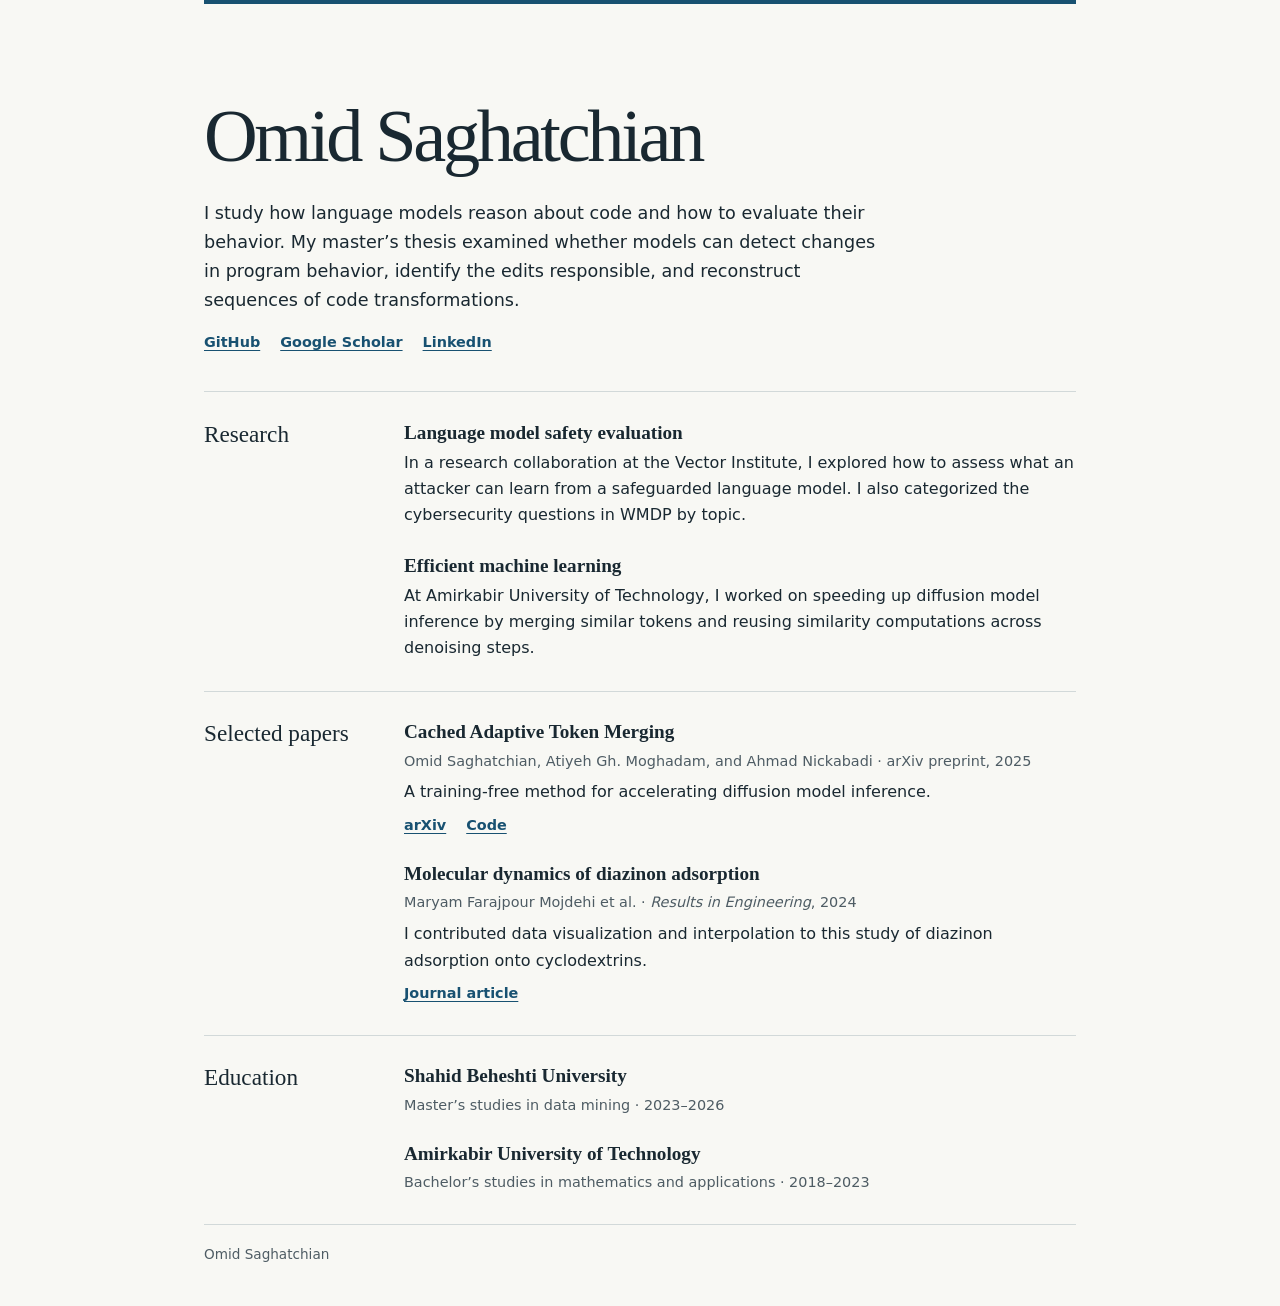
==== index.html @ 8206260f "Add academic homepage" ====
<!doctype html>
<html lang="en">
<head>
  <meta charset="utf-8">
  <meta name="viewport" content="width=device-width, initial-scale=1">
  <meta name="description" content="Omid Saghatchian’s academic homepage. Research on language models for code, safety evaluation, and efficient machine learning.">
  <meta name="theme-color" content="#f8f8f4">
  <title>Omid Saghatchian</title>
  <style>
    :root {
      color-scheme: light;
      --paper: #f8f8f4;
      --ink: #192831;
      --muted: #4e5c64;
      --accent: #185171;
      --rule: #d2d9d9;
    }

    * { box-sizing: border-box; }

    body {
      margin: 0;
      background: var(--paper);
      color: var(--ink);
      font: 1rem/1.65 system-ui, sans-serif;
    }

    .page {
      max-width: 62rem;
      margin-inline: auto;
      padding-inline: clamp(1.25rem, 5vw, 3.75rem);
    }

    header {
      padding-block: clamp(2.75rem, 8vw, 5.5rem) 2.25rem;
      border-top: 4px solid var(--accent);
    }

    h1, h2, h3 {
      margin: 0;
      font-family: Georgia, serif;
      line-height: 1.2;
    }

    h1 {
      font-size: clamp(2.45rem, 7vw, 4.65rem);
      font-weight: 400;
      letter-spacing: -.045em;
    }

    h2 { font-size: 1.45rem; font-weight: 400; }
    h3 { font-size: 1.2rem; }
    p { margin: 0; }

    .intro {
      max-width: 61ch;
      margin-top: 1.1rem;
      font-size: 1.1rem;
    }

    a {
      color: var(--accent);
      text-underline-offset: .2em;
      text-decoration-thickness: .07em;
    }

    a:hover { text-decoration-thickness: .13em; }
    a:focus-visible { outline: 2px solid var(--accent); outline-offset: 4px; }

    nav, .links {
      display: flex;
      flex-wrap: wrap;
      gap: .25rem 1.25rem;
      margin-top: 1rem;
      font-size: .9rem;
      font-weight: 600;
    }

    section {
      display: grid;
      grid-template-columns: 11rem minmax(0, 1fr);
      gap: 1rem 1.5rem;
      padding-block: 1.8rem;
      border-top: 1px solid var(--rule);
    }

    article + article { margin-top: 1.55rem; }
    article p { margin-top: .38rem; }
    .meta { color: var(--muted); font-size: .9rem; }
    article .links { margin-top: .5rem; }

    footer {
      border-top: 1px solid var(--rule);
      padding-block: 1.15rem 2.5rem;
      color: var(--muted);
      font-size: .85rem;
    }

    @media (max-width: 42rem) {
      section { grid-template-columns: minmax(0, 1fr); }
    }
  </style>
</head>
<body>
  <div class="page">
    <header>
      <h1>Omid Saghatchian</h1>
      <p class="intro">I study how language models reason about code and how to evaluate their behavior. My master’s thesis examined whether models can detect changes in program behavior, identify the edits responsible, and reconstruct sequences of code transformations.</p>
      <nav aria-label="Profiles">
        <a href="https://github.com/omidiu">GitHub</a>
        <a href="https://scholar.google.com/citations?user=f7rHfTIAAAAJ&amp;hl=en">Google Scholar</a>
        <a href="https://www.linkedin.com/in/omidiu/">LinkedIn</a>
      </nav>
    </header>

    <main>
      <section aria-labelledby="research">
        <h2 id="research">Research</h2>
        <div>
          <article>
            <h3>Language model safety evaluation</h3>
            <p>In a research collaboration at the Vector Institute, I explored how to assess what an attacker can learn from a safeguarded language model. I also categorized the cybersecurity questions in WMDP by topic.</p>
          </article>
          <article>
            <h3>Efficient machine learning</h3>
            <p>At Amirkabir University of Technology, I worked on speeding up diffusion model inference by merging similar tokens and reusing similarity computations across denoising steps.</p>
          </article>
        </div>
      </section>

      <section aria-labelledby="publications">
        <h2 id="publications">Selected papers</h2>
        <div>
          <article>
            <h3>Cached Adaptive Token Merging</h3>
            <p class="meta">Omid Saghatchian, Atiyeh Gh. Moghadam, and Ahmad Nickabadi · arXiv preprint, 2025</p>
            <p>A training-free method for accelerating diffusion model inference.</p>
            <div class="links">
              <a href="https://arxiv.org/abs/2501.00946" aria-label="CA-ToMe preprint on arXiv">arXiv</a>
              <a href="https://github.com/omidiu/ca_tome" aria-label="CA-ToMe source code on GitHub">Code</a>
            </div>
          </article>
          <article>
            <h3>Molecular dynamics of diazinon adsorption</h3>
            <p class="meta">Maryam Farajpour Mojdehi et al. · <i>Results in Engineering</i>, 2024</p>
            <p>I contributed data visualization and interpolation to this study of diazinon adsorption onto cyclodextrins.</p>
            <div class="links">
              <a href="https://www.sciencedirect.com/science/article/pii/S2590123024002731" aria-label="Diazinon adsorption journal article">Journal article</a>
            </div>
          </article>
        </div>
      </section>

      <section aria-labelledby="education">
        <h2 id="education">Education</h2>
        <div>
          <article>
            <h3>Shahid Beheshti University</h3>
            <p class="meta">Master’s studies in data mining · 2023–2026</p>
          </article>
          <article>
            <h3>Amirkabir University of Technology</h3>
            <p class="meta">Bachelor’s studies in mathematics and applications · 2018–2023</p>
          </article>
        </div>
      </section>
    </main>

    <footer>Omid Saghatchian</footer>
  </div>
</body>
</html>
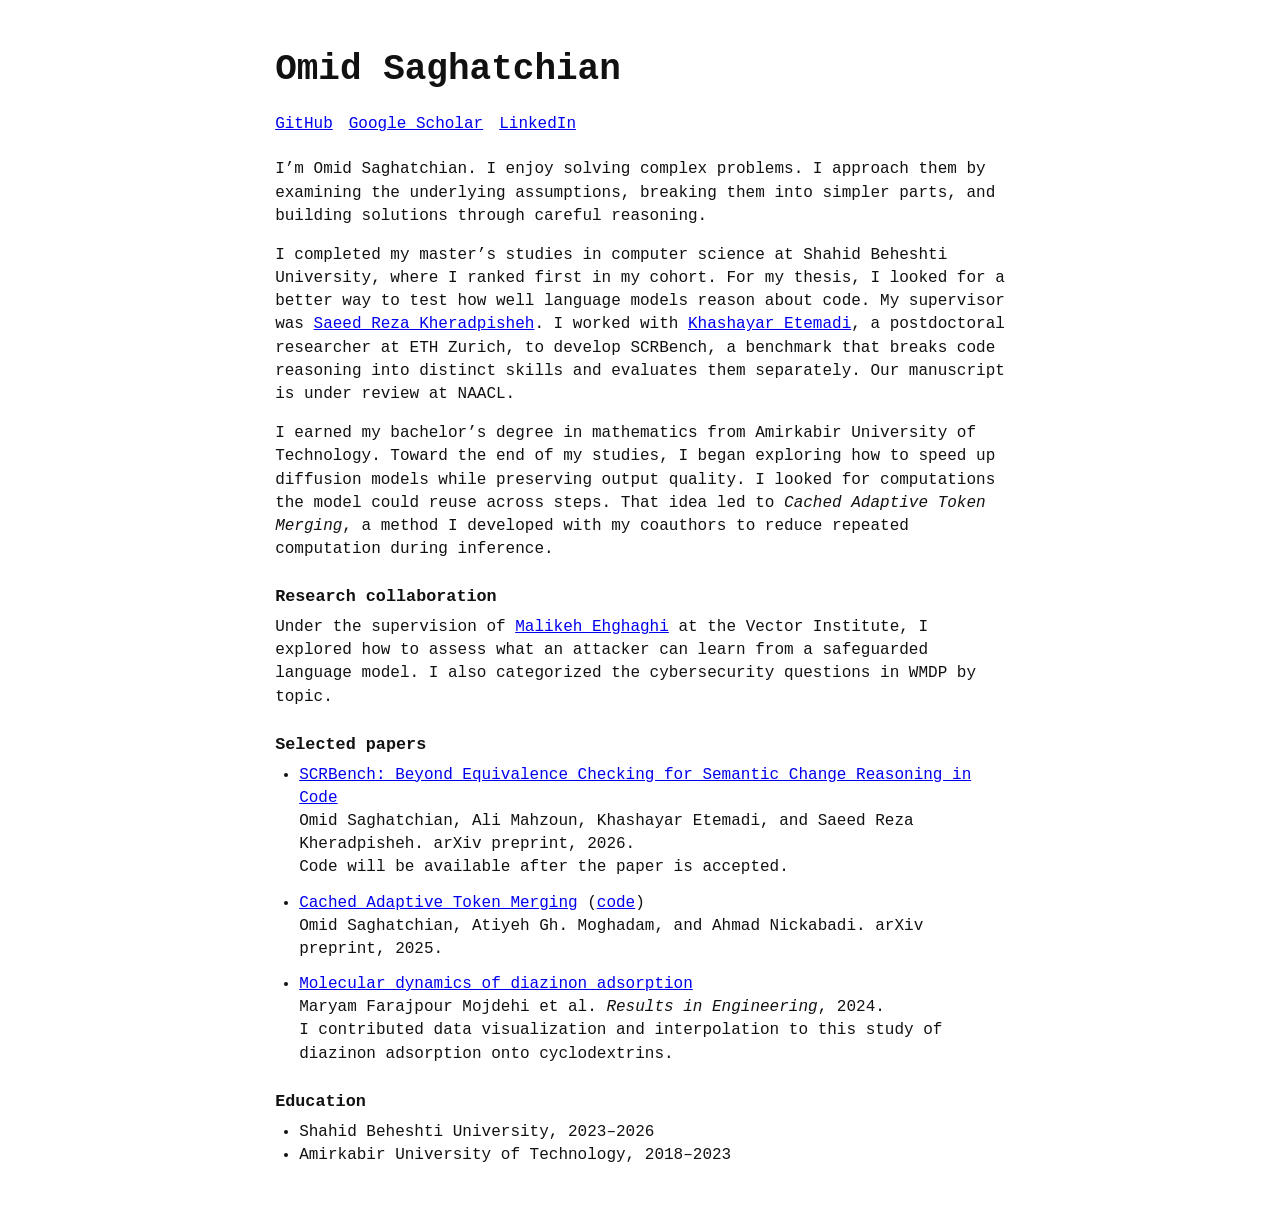
==== commit 3fd02747: "Publish revised academic homepage" ====
--- a/index.html
+++ b/index.html
@@ -3,170 +3,91 @@
 <head>
   <meta charset="utf-8">
   <meta name="viewport" content="width=device-width, initial-scale=1">
-  <meta name="description" content="Omid Saghatchian’s academic homepage. Research on language models for code, safety evaluation, and efficient machine learning.">
-  <meta name="theme-color" content="#f8f8f4">
+  <meta name="description" content="Omid Saghatchian is a software engineer whose research spans language models for code, safety evaluation, and efficient generative models.">
+  <meta name="theme-color" content="#ffffff">
   <title>Omid Saghatchian</title>
   <style>
-    :root {
-      color-scheme: light;
-      --paper: #f8f8f4;
-      --ink: #192831;
-      --muted: #4e5c64;
-      --accent: #185171;
-      --rule: #d2d9d9;
+    :root { color-scheme: light; }
+
+    body {
+      max-width: 76ch;
+      margin: clamp(1.5rem, 4vw, 3rem) auto 3rem;
+      padding-inline: 1.25rem;
+      background: #fff;
+      color: #111;
+      font: 1rem/1.45 ui-monospace, "SFMono-Regular", Menlo, Consolas, monospace;
     }
 
-    * { box-sizing: border-box; }
-
-    body {
-      margin: 0;
-      background: var(--paper);
-      color: var(--ink);
-      font: 1rem/1.65 system-ui, sans-serif;
-    }
-
-    .page {
-      max-width: 62rem;
-      margin-inline: auto;
-      padding-inline: clamp(1.25rem, 5vw, 3.75rem);
-    }
-
-    header {
-      padding-block: clamp(2.75rem, 8vw, 5.5rem) 2.25rem;
-      border-top: 4px solid var(--accent);
-    }
-
-    h1, h2, h3 {
-      margin: 0;
-      font-family: Georgia, serif;
+    h1 {
+      margin: 0 0 .6em;
+      font-size: clamp(1.65rem, 4.5vw, 2.25rem);
       line-height: 1.2;
     }
 
-    h1 {
-      font-size: clamp(2.45rem, 7vw, 4.65rem);
-      font-weight: 400;
-      letter-spacing: -.045em;
+    nav {
+      display: flex;
+      flex-wrap: wrap;
+      gap: .25rem 1rem;
+      margin-bottom: 1.4rem;
     }
 
-    h2 { font-size: 1.45rem; font-weight: 400; }
-    h3 { font-size: 1.2rem; }
-    p { margin: 0; }
-
-    .intro {
-      max-width: 61ch;
-      margin-top: 1.1rem;
-      font-size: 1.1rem;
-    }
-
-    a {
-      color: var(--accent);
-      text-underline-offset: .2em;
-      text-decoration-thickness: .07em;
-    }
-
-    a:hover { text-decoration-thickness: .13em; }
-    a:focus-visible { outline: 2px solid var(--accent); outline-offset: 4px; }
-
-    nav, .links {
-      display: flex;
-      flex-wrap: wrap;
-      gap: .25rem 1.25rem;
-      margin-top: 1rem;
-      font-size: .9rem;
-      font-weight: 600;
-    }
-
-    section {
-      display: grid;
-      grid-template-columns: 11rem minmax(0, 1fr);
-      gap: 1rem 1.5rem;
-      padding-block: 1.8rem;
-      border-top: 1px solid var(--rule);
-    }
-
-    article + article { margin-top: 1.55rem; }
-    article p { margin-top: .38rem; }
-    .meta { color: var(--muted); font-size: .9rem; }
-    article .links { margin-top: .5rem; }
-
-    footer {
-      border-top: 1px solid var(--rule);
-      padding-block: 1.15rem 2.5rem;
-      color: var(--muted);
-      font-size: .85rem;
-    }
-
-    @media (max-width: 42rem) {
-      section { grid-template-columns: minmax(0, 1fr); }
-    }
+    section { margin-top: 1.5rem; }
+    h2 { margin: 0 0 .4rem; font-size: 1.05rem; }
+    p, ul { margin: 0 0 1rem; }
+    ul { padding-inline-start: 1.5rem; }
+    .papers li + li { margin-top: .75rem; }
   </style>
 </head>
 <body>
-  <div class="page">
-    <header>
-      <h1>Omid Saghatchian</h1>
-      <p class="intro">I study how language models reason about code and how to evaluate their behavior. My master’s thesis examined whether models can detect changes in program behavior, identify the edits responsible, and reconstruct sequences of code transformations.</p>
-      <nav aria-label="Profiles">
-        <a href="https://github.com/omidiu">GitHub</a>
-        <a href="https://scholar.google.com/citations?user=f7rHfTIAAAAJ&amp;hl=en">Google Scholar</a>
-        <a href="https://www.linkedin.com/in/omidiu/">LinkedIn</a>
-      </nav>
-    </header>
+  <header>
+    <h1>Omid Saghatchian</h1>
+    <nav aria-label="Profiles">
+      <a href="https://github.com/omidiu">GitHub</a>
+      <a href="https://scholar.google.com/citations?user=f7rHfTIAAAAJ&amp;hl=en">Google Scholar</a>
+      <a href="https://www.linkedin.com/in/omidiu/">LinkedIn</a>
+    </nav>
+  </header>
 
-    <main>
-      <section aria-labelledby="research">
-        <h2 id="research">Research</h2>
-        <div>
-          <article>
-            <h3>Language model safety evaluation</h3>
-            <p>In a research collaboration at the Vector Institute, I explored how to assess what an attacker can learn from a safeguarded language model. I also categorized the cybersecurity questions in WMDP by topic.</p>
-          </article>
-          <article>
-            <h3>Efficient machine learning</h3>
-            <p>At Amirkabir University of Technology, I worked on speeding up diffusion model inference by merging similar tokens and reusing similarity computations across denoising steps.</p>
-          </article>
-        </div>
-      </section>
+  <main>
+    <p>I’m Omid Saghatchian. I enjoy solving complex problems. I approach them by examining the underlying assumptions, breaking them into simpler parts, and building solutions through careful reasoning.</p>
 
-      <section aria-labelledby="publications">
-        <h2 id="publications">Selected papers</h2>
-        <div>
-          <article>
-            <h3>Cached Adaptive Token Merging</h3>
-            <p class="meta">Omid Saghatchian, Atiyeh Gh. Moghadam, and Ahmad Nickabadi · arXiv preprint, 2025</p>
-            <p>A training-free method for accelerating diffusion model inference.</p>
-            <div class="links">
-              <a href="https://arxiv.org/abs/2501.00946" aria-label="CA-ToMe preprint on arXiv">arXiv</a>
-              <a href="https://github.com/omidiu/ca_tome" aria-label="CA-ToMe source code on GitHub">Code</a>
-            </div>
-          </article>
-          <article>
-            <h3>Molecular dynamics of diazinon adsorption</h3>
-            <p class="meta">Maryam Farajpour Mojdehi et al. · <i>Results in Engineering</i>, 2024</p>
-            <p>I contributed data visualization and interpolation to this study of diazinon adsorption onto cyclodextrins.</p>
-            <div class="links">
-              <a href="https://www.sciencedirect.com/science/article/pii/S2590123024002731" aria-label="Diazinon adsorption journal article">Journal article</a>
-            </div>
-          </article>
-        </div>
-      </section>
+    <p>I completed my master’s studies in computer science at Shahid Beheshti University, where I ranked first in my cohort. For my thesis, I looked for a better way to test how well language models reason about code. My supervisor was <a href="https://scholar.google.com/citations?user=ZisNRVMAAAAJ&amp;hl=en">Saeed Reza Kheradpisheh</a>. I worked with <a href="https://khesoem.github.io/">Khashayar Etemadi</a>, a postdoctoral researcher at ETH Zurich, to develop SCRBench, a benchmark that breaks code reasoning into distinct skills and evaluates them separately. Our manuscript is under review at NAACL.</p>
 
-      <section aria-labelledby="education">
-        <h2 id="education">Education</h2>
-        <div>
-          <article>
-            <h3>Shahid Beheshti University</h3>
-            <p class="meta">Master’s studies in data mining · 2023–2026</p>
-          </article>
-          <article>
-            <h3>Amirkabir University of Technology</h3>
-            <p class="meta">Bachelor’s studies in mathematics and applications · 2018–2023</p>
-          </article>
-        </div>
-      </section>
-    </main>
+    <p>I earned my bachelor’s degree in mathematics from Amirkabir University of Technology. Toward the end of my studies, I began exploring how to speed up diffusion models while preserving output quality. I looked for computations the model could reuse across steps. That idea led to <cite>Cached Adaptive Token Merging</cite>, a method I developed with my coauthors to reduce repeated computation during inference.</p>
 
-    <footer>Omid Saghatchian</footer>
-  </div>
+    <section aria-labelledby="research">
+      <h2 id="research">Research collaboration</h2>
+      <p>Under the supervision of <a href="https://malikeh97.github.io/">Malikeh Ehghaghi</a> at the Vector Institute, I explored how to assess what an attacker can learn from a safeguarded language model. I also categorized the cybersecurity questions in WMDP by topic.</p>
+    </section>
+
+    <section aria-labelledby="publications">
+      <h2 id="publications">Selected papers</h2>
+      <ul class="papers">
+        <li>
+          <a href="https://arxiv.org/pdf/2610.41562">SCRBench: Beyond Equivalence Checking for Semantic Change Reasoning in Code</a><br>
+          Omid Saghatchian, Ali Mahzoun, Khashayar Etemadi, and Saeed Reza Kheradpisheh. arXiv preprint, 2026.<br>
+          Code will be available after the paper is accepted.
+        </li>
+        <li>
+          <a href="https://arxiv.org/abs/2501.00946">Cached Adaptive Token Merging</a>
+          (<a href="https://github.com/omidiu/ca_tome" aria-label="CA-ToMe source code on GitHub">code</a>)<br>
+          Omid Saghatchian, Atiyeh Gh. Moghadam, and Ahmad Nickabadi. arXiv preprint, 2025.
+        </li>
+        <li>
+          <a href="https://www.sciencedirect.com/science/article/pii/S2590123024002731">Molecular dynamics of diazinon adsorption</a><br>
+          Maryam Farajpour Mojdehi et al. <cite>Results in Engineering</cite>, 2024.<br>
+          I contributed data visualization and interpolation to this study of diazinon adsorption onto cyclodextrins.
+        </li>
+      </ul>
+    </section>
+
+    <section aria-labelledby="education">
+      <h2 id="education">Education</h2>
+      <ul>
+        <li>Shahid Beheshti University, 2023–2026</li>
+        <li>Amirkabir University of Technology, 2018–2023</li>
+      </ul>
+    </section>
+  </main>
 </body>
 </html>
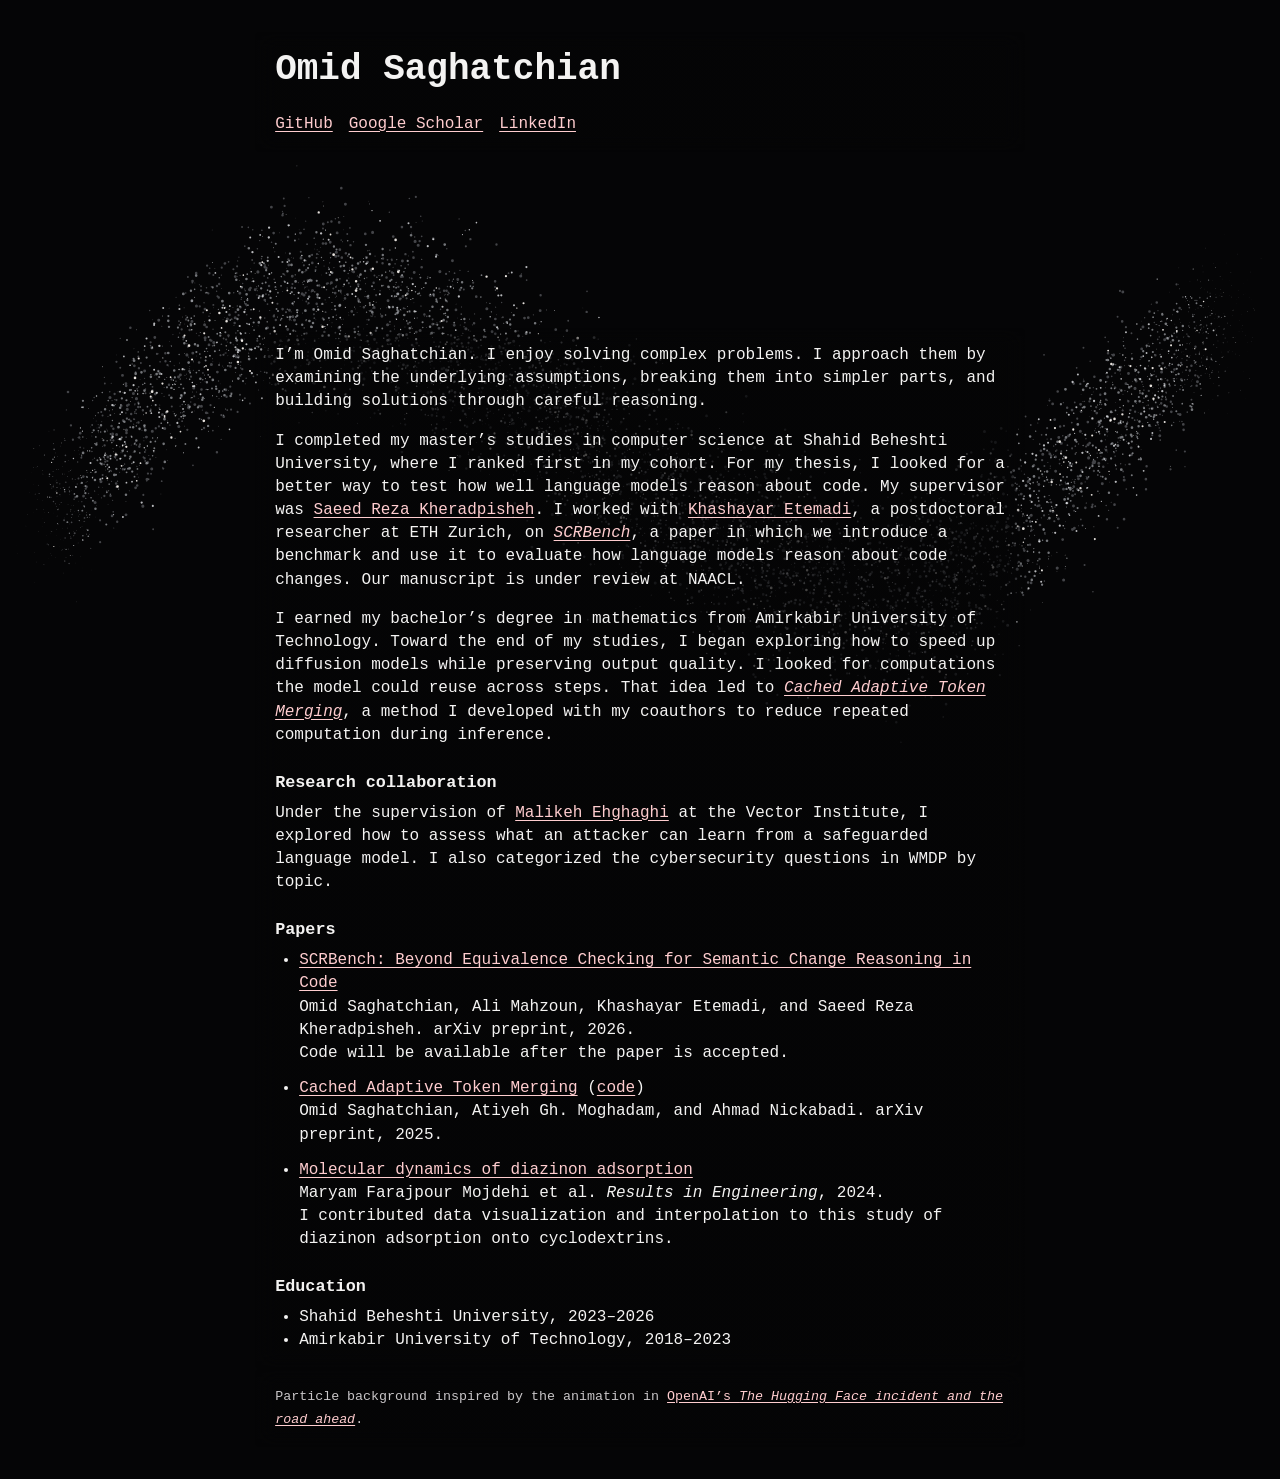
==== commit f8ca64b4: "Add animated background to academic homepage" ====
--- a/index.html
+++ b/index.html
@@ -4,18 +4,53 @@
   <meta charset="utf-8">
   <meta name="viewport" content="width=device-width, initial-scale=1">
   <meta name="description" content="Omid Saghatchian is a software engineer whose research spans language models for code, safety evaluation, and efficient generative models.">
-  <meta name="theme-color" content="#ffffff">
+  <meta name="theme-color" content="#050506">
   <title>Omid Saghatchian</title>
   <style>
-    :root { color-scheme: light; }
+    :root {
+      color-scheme: dark;
+      background: #050506;
+    }
 
     body {
       max-width: 76ch;
       margin: clamp(1.5rem, 4vw, 3rem) auto 3rem;
       padding-inline: 1.25rem;
-      background: #fff;
-      color: #111;
+      color: #f4f3f2;
       font: 1rem/1.45 ui-monospace, "SFMono-Regular", Menlo, Consolas, monospace;
+    }
+
+    .backdrop {
+      position: fixed;
+      inset: 0;
+      pointer-events: none;
+    }
+
+    .backdrop canvas {
+      display: block;
+      width: 100%;
+      height: 100%;
+    }
+
+    header, main, footer {
+      position: relative;
+      isolation: isolate;
+    }
+
+    header { margin-bottom: 1.4rem; }
+    .has-particles header { margin-bottom: clamp(8rem, 23vw, 13rem); }
+
+    header::before, main::before, footer::before {
+      content: "";
+      position: absolute;
+      z-index: -1;
+      inset: -1rem -1.25rem;
+      background: linear-gradient(90deg,
+        transparent, #050506b8 1.25rem,
+        #050506b8 calc(100% - 1.25rem), transparent);
+      mask-image: linear-gradient(180deg,
+        transparent, #000 1rem, #000 calc(100% - 1rem), transparent);
+      pointer-events: none;
     }
 
     h1 {
@@ -28,17 +63,26 @@
       display: flex;
       flex-wrap: wrap;
       gap: .25rem 1rem;
-      margin-bottom: 1.4rem;
-    }
+      align-items: baseline;
+    }
+
+    a { color: #ffcdcf; text-underline-offset: .17em; }
+    a:visited { color: #ded1f6; }
+    a:focus-visible { outline: 2px solid #ffcdcf; outline-offset: 3px; }
 
     section { margin-top: 1.5rem; }
     h2 { margin: 0 0 .4rem; font-size: 1.05rem; }
     p, ul { margin: 0 0 1rem; }
     ul { padding-inline-start: 1.5rem; }
     .papers li + li { margin-top: .75rem; }
+    footer { margin-top: 2rem; color: #c9c6c8; }
   </style>
 </head>
 <body>
+  <div class="backdrop" aria-hidden="true">
+    <canvas id="particle-field"></canvas>
+  </div>
+
   <header>
     <h1>Omid Saghatchian</h1>
     <nav aria-label="Profiles">
@@ -51,9 +95,9 @@
   <main>
     <p>I’m Omid Saghatchian. I enjoy solving complex problems. I approach them by examining the underlying assumptions, breaking them into simpler parts, and building solutions through careful reasoning.</p>
 
-    <p>I completed my master’s studies in computer science at Shahid Beheshti University, where I ranked first in my cohort. For my thesis, I looked for a better way to test how well language models reason about code. My supervisor was <a href="https://scholar.google.com/citations?user=ZisNRVMAAAAJ&amp;hl=en">Saeed Reza Kheradpisheh</a>. I worked with <a href="https://khesoem.github.io/">Khashayar Etemadi</a>, a postdoctoral researcher at ETH Zurich, to develop SCRBench, a benchmark that breaks code reasoning into distinct skills and evaluates them separately. Our manuscript is under review at NAACL.</p>
-
-    <p>I earned my bachelor’s degree in mathematics from Amirkabir University of Technology. Toward the end of my studies, I began exploring how to speed up diffusion models while preserving output quality. I looked for computations the model could reuse across steps. That idea led to <cite>Cached Adaptive Token Merging</cite>, a method I developed with my coauthors to reduce repeated computation during inference.</p>
+    <p>I completed my master’s studies in computer science at Shahid Beheshti University, where I ranked first in my cohort. For my thesis, I looked for a better way to test how well language models reason about code. My supervisor was <a href="https://scholar.google.com/citations?user=ZisNRVMAAAAJ&amp;hl=en">Saeed Reza Kheradpisheh</a>. I worked with <a href="https://khesoem.github.io/">Khashayar Etemadi</a>, a postdoctoral researcher at ETH Zurich, on <cite><a href="https://arxiv.org/abs/2610.41562">SCRBench</a></cite>, a paper in which we introduce a benchmark and use it to evaluate how language models reason about code changes. Our manuscript is under review at NAACL.</p>
+
+    <p>I earned my bachelor’s degree in mathematics from Amirkabir University of Technology. Toward the end of my studies, I began exploring how to speed up diffusion models while preserving output quality. I looked for computations the model could reuse across steps. That idea led to <cite><a href="https://arxiv.org/abs/2501.00946">Cached Adaptive Token Merging</a></cite>, a method I developed with my coauthors to reduce repeated computation during inference.</p>
 
     <section aria-labelledby="research">
       <h2 id="research">Research collaboration</h2>
@@ -61,10 +105,10 @@
     </section>
 
     <section aria-labelledby="publications">
-      <h2 id="publications">Selected papers</h2>
+      <h2 id="publications">Papers</h2>
       <ul class="papers">
         <li>
-          <a href="https://arxiv.org/pdf/2610.41562">SCRBench: Beyond Equivalence Checking for Semantic Change Reasoning in Code</a><br>
+          <a href="https://arxiv.org/abs/2610.41562">SCRBench: Beyond Equivalence Checking for Semantic Change Reasoning in Code</a><br>
           Omid Saghatchian, Ali Mahzoun, Khashayar Etemadi, and Saeed Reza Kheradpisheh. arXiv preprint, 2026.<br>
           Code will be available after the paper is accepted.
         </li>
@@ -89,5 +133,111 @@
       </ul>
     </section>
   </main>
+
+  <footer>
+    <small>Particle background inspired by the animation in <a href="https://openai.com/index/hugging-face-incident-and-the-road-ahead/">OpenAI’s <cite>The Hugging Face incident and the road ahead</cite></a>.</small>
+  </footer>
+
+  <script>
+    (() => {
+      const canvas = document.getElementById("particle-field");
+      const context = canvas.getContext("2d");
+      if (!context) return;
+
+      const header = document.querySelector("header");
+      const main = document.querySelector("main");
+      const reducedMotion = window.matchMedia("(prefers-reduced-motion: reduce)");
+      const turn = Math.PI * 2;
+      let frameId = 0;
+      let lastDraw = null;
+      let elapsed = 0;
+      let width, height, middle, ribbonHeight, density;
+
+      const layers = [
+        { count: 2900, color: "#dfe4ec49", radius: 1.17, spread: 1.55 },
+        { count: 2650, color: "#e7ebf17d", radius: 1.04, spread: .72 },
+        { count: 1250, color: "#f6f7fbbe", radius: .87, spread: 1.25 },
+        { count: 380, color: "#fffaf4e6", radius: 1.03, spread: 1.1 }
+      ];
+
+      for (const layer of layers) {
+        layer.particles = Array.from({ length: layer.count }, () => ({
+          position: Math.random(),
+          speed: .009 + Math.random() * .012,
+          angle: Math.random() * turn,
+          shell: .36 + Math.sqrt(Math.random()) * .64,
+          drift: Math.random() - .5,
+          scatter: Math.random() + Math.random() - 1,
+          size: .32 + Math.random() * 1.03
+        }));
+      }
+
+      function paint() {
+        context.clearRect(0, 0, width, height);
+        const sway = Math.sin(elapsed * .44);
+
+        for (const layer of layers) {
+          context.beginPath();
+          const visibleCount = Math.round(layer.particles.length * density);
+          for (let i = 0; i < visibleCount; i += 1) {
+            const particle = layer.particles[i];
+            const u = (particle.position + elapsed * particle.speed) % 1;
+            const phase = turn * (u * 1.24 - .11) + .24 * sway;
+            const roll = particle.angle + u * 5 - elapsed * .39;
+            const spread = ribbonHeight * (.09 + .055 * Math.sin(Math.PI * u));
+            const x = width * (.026 + .948 * u + particle.drift * .038)
+              + Math.cos(roll) * spread * .18 * particle.shell;
+            const y = middle - ribbonHeight * (.29 * Math.sin(phase) + .035 * Math.sin(2 * phase))
+              + spread * (Math.sin(roll) * particle.shell + particle.scatter * layer.spread);
+            const taper = Math.min(1, u * 18, (1 - u) * 16);
+            const radius = Math.max(.01, layer.radius * particle.size * taper);
+
+            context.moveTo(x + radius, y);
+            context.arc(x, y, radius, 0, turn);
+          }
+          context.fillStyle = layer.color;
+          context.fill();
+        }
+      }
+
+      function resize() {
+        width = canvas.clientWidth;
+        height = canvas.clientHeight;
+        const scale = Math.min(window.devicePixelRatio || 1, 1.6);
+        canvas.width = Math.round(width * scale);
+        canvas.height = Math.round(height * scale);
+        context.setTransform(scale, 0, 0, scale, 0, 0);
+        const headerBottom = header.getBoundingClientRect().bottom;
+        const gap = main.getBoundingClientRect().top - headerBottom;
+        middle = Math.min(height * .68, headerBottom + window.scrollY + gap * 1.5);
+        ribbonHeight = Math.min(height * .74, width * .56, gap * 2.35);
+        density = Math.min(1, Math.max(.38, width / 1080));
+        paint();
+      }
+
+      function animate(now) {
+        // About 30 fps is enough for the slow motion.
+        if (lastDraw === null || now - lastDraw >= 32) {
+          if (lastDraw !== null) elapsed += Math.min((now - lastDraw) / 1000, .1);
+          lastDraw = now;
+          paint();
+        }
+        frameId = requestAnimationFrame(animate);
+      }
+
+      function updateMotion() {
+        cancelAnimationFrame(frameId);
+        lastDraw = null;
+        if (!reducedMotion.matches && !document.hidden) frameId = requestAnimationFrame(animate);
+      }
+
+      reducedMotion.addEventListener("change", updateMotion);
+      document.addEventListener("visibilitychange", updateMotion);
+      window.addEventListener("resize", resize);
+      document.body.classList.add("has-particles");
+      resize();
+      updateMotion();
+    })();
+  </script>
 </body>
 </html>
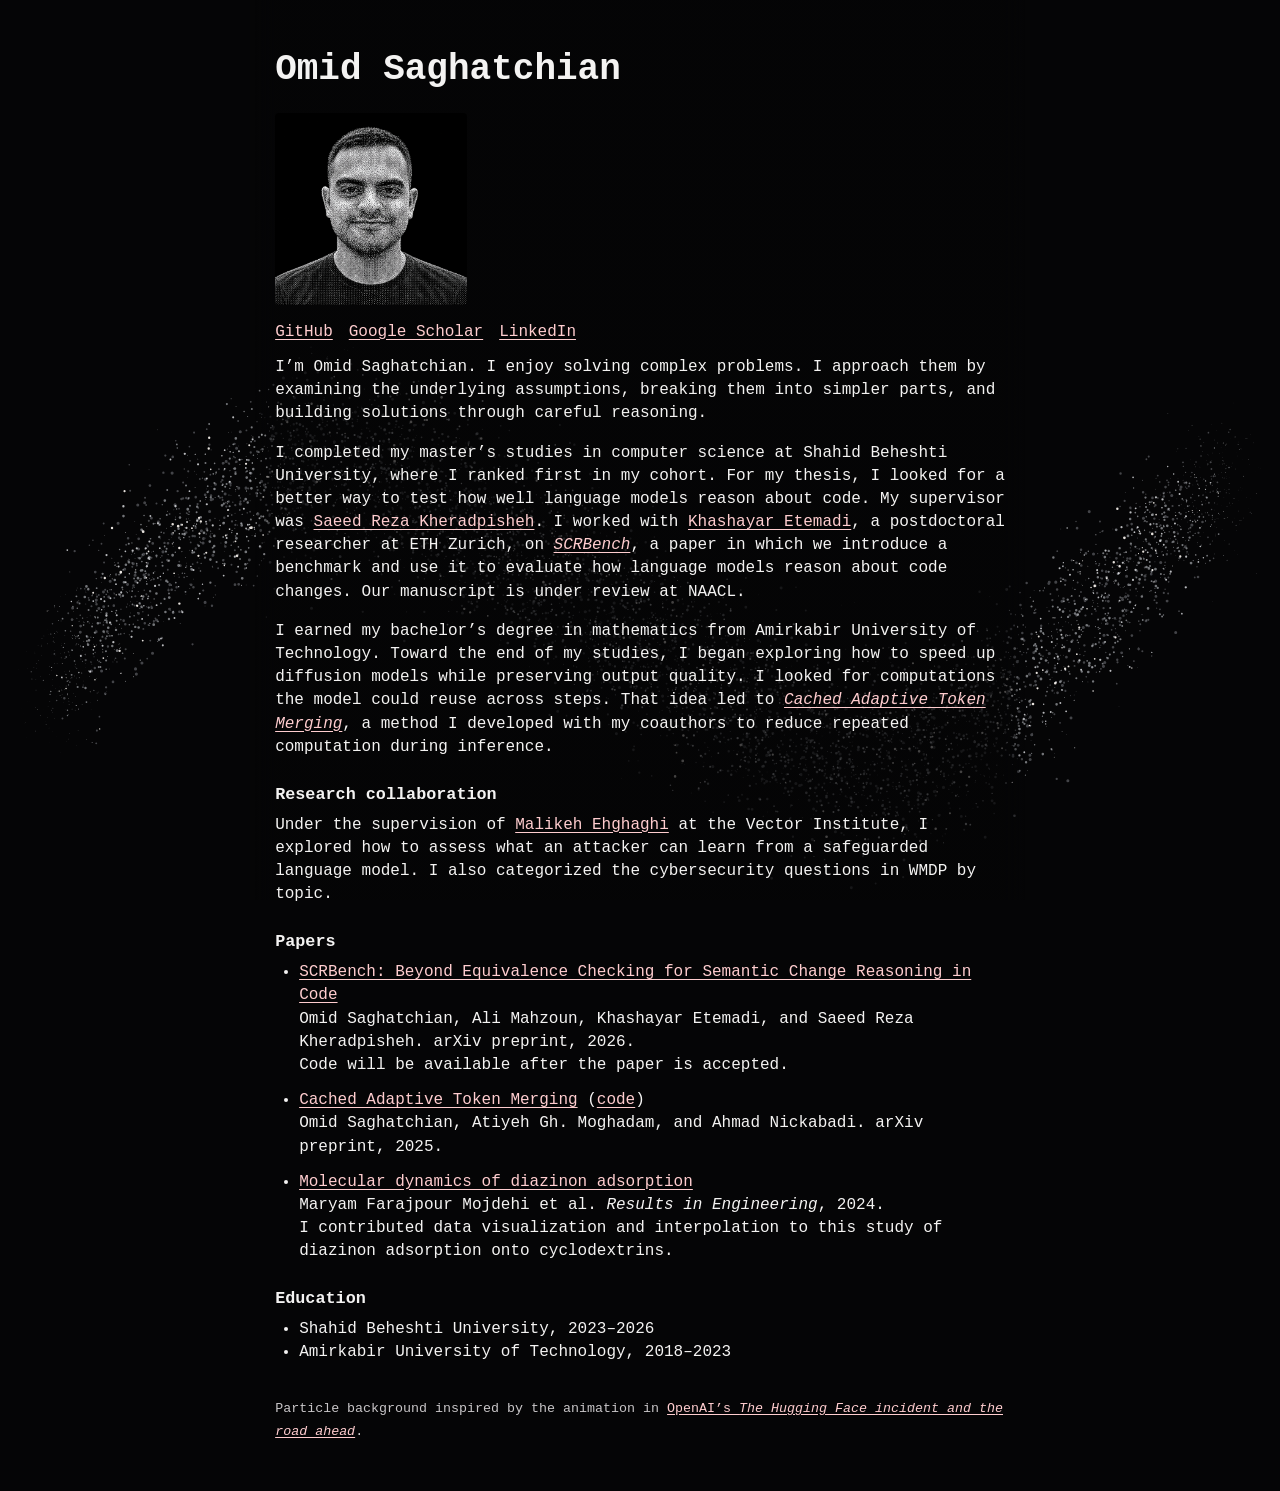
==== commit dfaa975c: "Add portrait and refine academic homepage" ====
--- a/index.html
+++ b/index.html
@@ -8,21 +8,42 @@
   <title>Omid Saghatchian</title>
   <style>
     :root {
+      --text-width: 76ch;
+      --page-padding: 1.25rem;
       color-scheme: dark;
       background: #050506;
     }
 
+    @media (hover: hover) and (pointer: fine) {
+      :root {
+        --scrollbar-thumb: #92717b;
+        --scrollbar-track: #0d0b0e;
+        scrollbar-color: var(--scrollbar-thumb) var(--scrollbar-track);
+        scrollbar-width: thin;
+      }
+
+      :root::-webkit-scrollbar { width: 10px; }
+      :root::-webkit-scrollbar-track { background: var(--scrollbar-track); }
+      :root::-webkit-scrollbar-thumb {
+        background: var(--scrollbar-thumb);
+        border: 2px solid var(--scrollbar-track);
+        border-radius: 1rem;
+      }
+    }
+
     body {
-      max-width: 76ch;
+      max-width: var(--text-width);
       margin: clamp(1.5rem, 4vw, 3rem) auto 3rem;
-      padding-inline: 1.25rem;
+      padding-inline: var(--page-padding);
       color: #f4f3f2;
       font: 1rem/1.45 ui-monospace, "SFMono-Regular", Menlo, Consolas, monospace;
     }
 
     .backdrop {
       position: fixed;
-      inset: 0;
+      inset: 0 0 auto;
+      height: 100vh;
+      height: 100lvh;
       pointer-events: none;
     }
 
@@ -32,25 +53,28 @@
       height: 100%;
     }
 
-    header, main, footer {
-      position: relative;
-      isolation: isolate;
-    }
-
-    header { margin-bottom: 1.4rem; }
-    .has-particles header { margin-bottom: clamp(8rem, 23vw, 13rem); }
-
-    header::before, main::before, footer::before {
+    .backdrop::after {
       content: "";
       position: absolute;
-      z-index: -1;
-      inset: -1rem -1.25rem;
+      inset: 0;
+      width: min(100%, calc(var(--text-width) + 2 * var(--page-padding)));
+      margin-inline: auto;
       background: linear-gradient(90deg,
-        transparent, #050506b8 1.25rem,
-        #050506b8 calc(100% - 1.25rem), transparent);
-      mask-image: linear-gradient(180deg,
-        transparent, #000 1rem, #000 calc(100% - 1rem), transparent);
-      pointer-events: none;
+        transparent, #050506b8 var(--page-padding),
+        #050506b8 calc(100% - var(--page-padding)), transparent);
+    }
+
+    header, main, footer { position: relative; }
+
+    header { margin-bottom: .75rem; }
+
+    .portrait {
+      display: block;
+      width: clamp(8rem, 22vw, 12rem);
+      max-width: 100%;
+      height: auto;
+      margin-bottom: 1rem;
+      border-radius: .25rem;
     }
 
     h1 {
@@ -85,6 +109,7 @@
 
   <header>
     <h1>Omid Saghatchian</h1>
+    <img class="portrait" src="portrait-dithered.png" width="1254" height="1254" alt="Portrait of Omid Saghatchian" decoding="async">
     <nav aria-label="Profiles">
       <a href="https://github.com/omidiu">GitHub</a>
       <a href="https://scholar.google.com/citations?user=f7rHfTIAAAAJ&amp;hl=en">Google Scholar</a>
@@ -145,13 +170,12 @@
       if (!context) return;
 
       const header = document.querySelector("header");
-      const main = document.querySelector("main");
       const reducedMotion = window.matchMedia("(prefers-reduced-motion: reduce)");
       const turn = Math.PI * 2;
       let frameId = 0;
       let lastDraw = null;
       let elapsed = 0;
-      let width, height, middle, ribbonHeight, density;
+      let width, height, pixelScale, middle, ribbonHeight, density;
 
       const layers = [
         { count: 2900, color: "#dfe4ec49", radius: 1.17, spread: 1.55 },
@@ -201,16 +225,22 @@
       }
 
       function resize() {
-        width = canvas.clientWidth;
-        height = canvas.clientHeight;
-        const scale = Math.min(window.devicePixelRatio || 1, 1.6);
-        canvas.width = Math.round(width * scale);
-        canvas.height = Math.round(height * scale);
-        context.setTransform(scale, 0, 0, scale, 0, 0);
-        const headerBottom = header.getBoundingClientRect().bottom;
-        const gap = main.getBoundingClientRect().top - headerBottom;
-        middle = Math.min(height * .68, headerBottom + window.scrollY + gap * 1.5);
-        ribbonHeight = Math.min(height * .74, width * .56, gap * 2.35);
+        const nextWidth = canvas.clientWidth;
+        const nextHeight = canvas.clientHeight;
+        const nextScale = Math.min(window.devicePixelRatio || 1, 1.6);
+        if (nextWidth === width && nextHeight === height && nextScale === pixelScale) return;
+
+        width = nextWidth;
+        height = nextHeight;
+        pixelScale = nextScale;
+        canvas.width = Math.round(width * pixelScale);
+        canvas.height = Math.round(height * pixelScale);
+        context.setTransform(pixelScale, 0, 0, pixelScale, 0, 0);
+        const headerBottom = header.offsetTop + header.offsetHeight;
+        const rootFontSize = parseFloat(window.getComputedStyle(document.documentElement).fontSize);
+        const ribbonSpan = Math.min(13 * rootFontSize, Math.max(8 * rootFontSize, window.innerWidth * .23));
+        middle = Math.min(height * .68, headerBottom + ribbonSpan * 1.5);
+        ribbonHeight = Math.min(height * .74, width * .56, ribbonSpan * 2.35);
         density = Math.min(1, Math.max(.38, width / 1080));
         paint();
       }
@@ -234,7 +264,6 @@
       reducedMotion.addEventListener("change", updateMotion);
       document.addEventListener("visibilitychange", updateMotion);
       window.addEventListener("resize", resize);
-      document.body.classList.add("has-particles");
       resize();
       updateMotion();
     })();
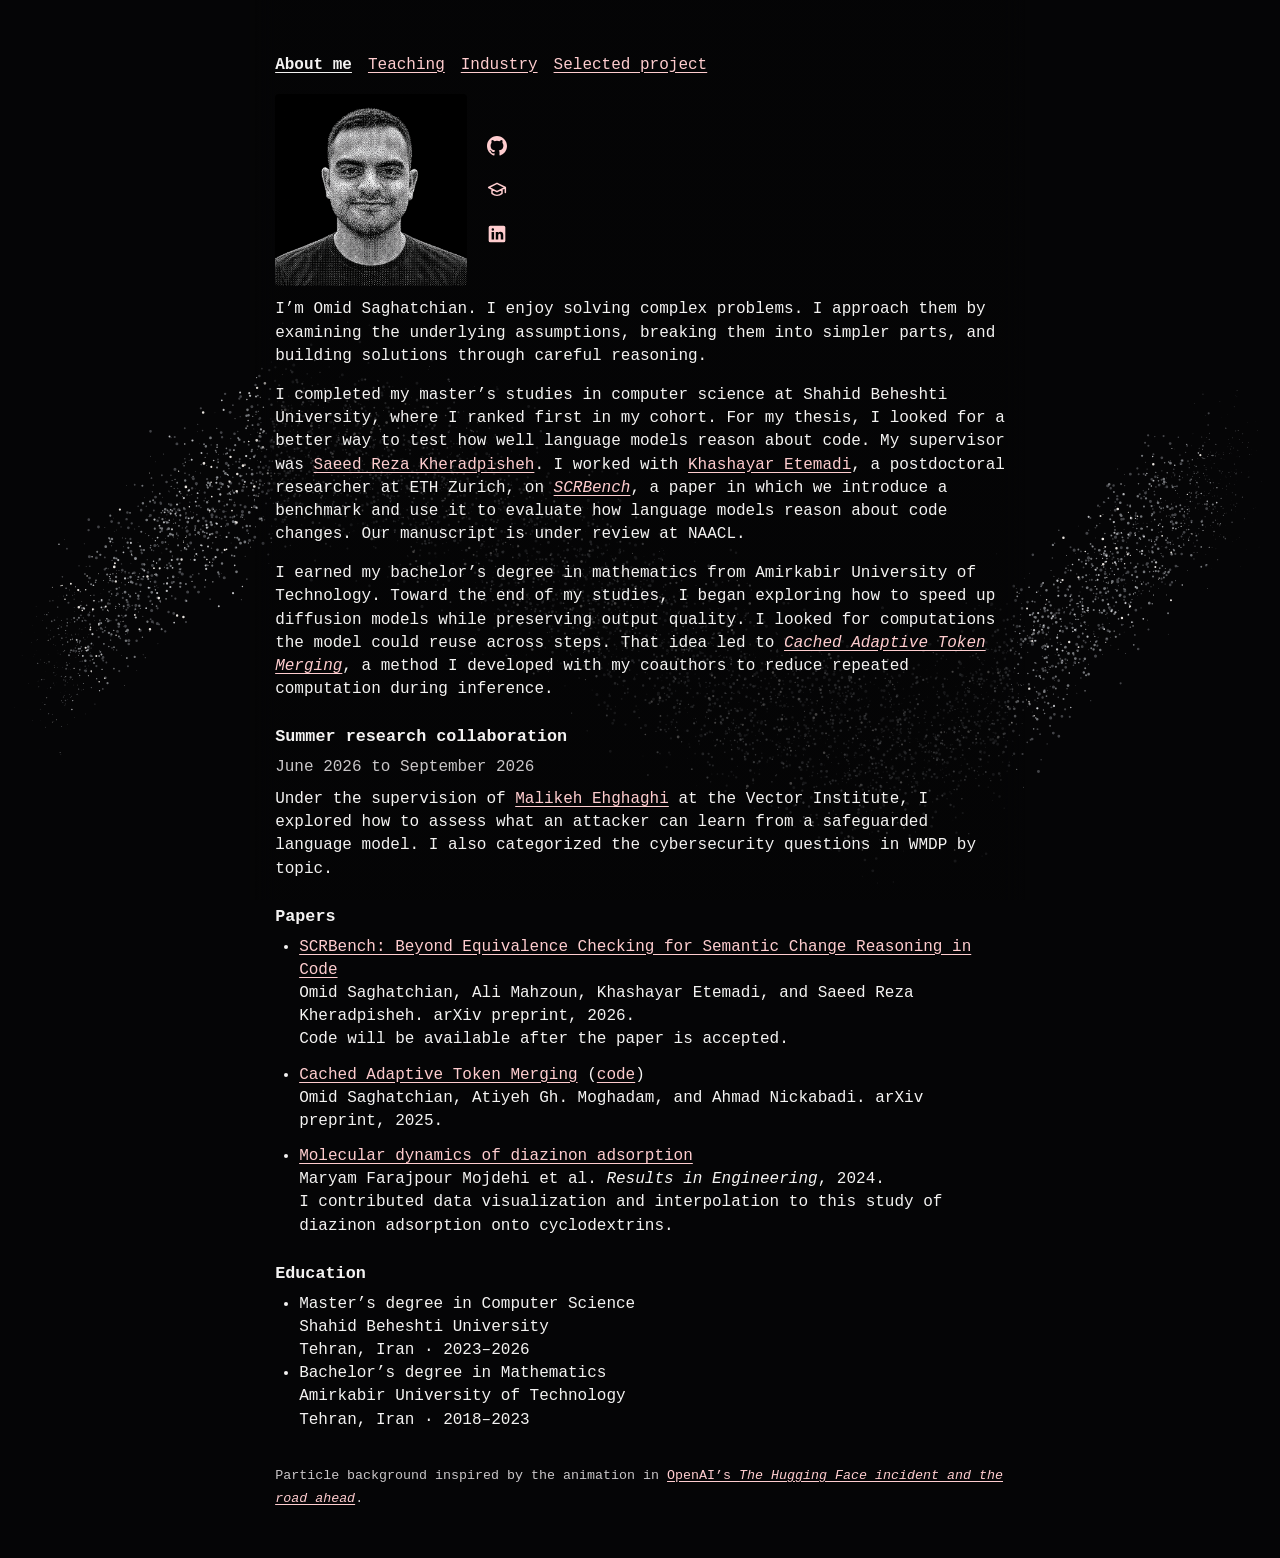
==== commit a890dece: "Add teaching, industry, and selected project pages" ====
--- a/index.html
+++ b/index.html
@@ -6,97 +6,55 @@
   <meta name="description" content="Omid Saghatchian is a software engineer whose research spans language models for code, safety evaluation, and efficient generative models.">
   <meta name="theme-color" content="#050506">
   <title>Omid Saghatchian</title>
+  <link rel="stylesheet" href="assets/site.css">
+  <script src="assets/particles.js" defer></script>
   <style>
-    :root {
-      --text-width: 76ch;
-      --page-padding: 1.25rem;
-      color-scheme: dark;
-      background: #050506;
+    header { margin-bottom: .75rem; }
+
+    .profile {
+      display: flex;
+      align-items: center;
+      gap: .5rem;
     }
-
-    @media (hover: hover) and (pointer: fine) {
-      :root {
-        --scrollbar-thumb: #92717b;
-        --scrollbar-track: #0d0b0e;
-        scrollbar-color: var(--scrollbar-thumb) var(--scrollbar-track);
-        scrollbar-width: thin;
-      }
-
-      :root::-webkit-scrollbar { width: 10px; }
-      :root::-webkit-scrollbar-track { background: var(--scrollbar-track); }
-      :root::-webkit-scrollbar-thumb {
-        background: var(--scrollbar-thumb);
-        border: 2px solid var(--scrollbar-track);
-        border-radius: 1rem;
-      }
-    }
-
-    body {
-      max-width: var(--text-width);
-      margin: clamp(1.5rem, 4vw, 3rem) auto 3rem;
-      padding-inline: var(--page-padding);
-      color: #f4f3f2;
-      font: 1rem/1.45 ui-monospace, "SFMono-Regular", Menlo, Consolas, monospace;
-    }
-
-    .backdrop {
-      position: fixed;
-      inset: 0 0 auto;
-      height: 100vh;
-      height: 100lvh;
-      pointer-events: none;
-    }
-
-    .backdrop canvas {
-      display: block;
-      width: 100%;
-      height: 100%;
-    }
-
-    .backdrop::after {
-      content: "";
-      position: absolute;
-      inset: 0;
-      width: min(100%, calc(var(--text-width) + 2 * var(--page-padding)));
-      margin-inline: auto;
-      background: linear-gradient(90deg,
-        transparent, #050506b8 var(--page-padding),
-        #050506b8 calc(100% - var(--page-padding)), transparent);
-    }
-
-    header, main, footer { position: relative; }
-
-    header { margin-bottom: .75rem; }
 
     .portrait {
       display: block;
       width: clamp(8rem, 22vw, 12rem);
       max-width: 100%;
+      min-width: 0;
       height: auto;
-      margin-bottom: 1rem;
       border-radius: .25rem;
     }
 
-    h1 {
-      margin: 0 0 .6em;
-      font-size: clamp(1.65rem, 4.5vw, 2.25rem);
-      line-height: 1.2;
+    .visually-hidden {
+      position: absolute;
+      width: 1px;
+      height: 1px;
+      overflow: hidden;
+      clip-path: inset(50%);
+      white-space: nowrap;
     }
 
-    nav {
-      display: flex;
-      flex-wrap: wrap;
-      gap: .25rem 1rem;
-      align-items: baseline;
+    .profile-links {
+      display: grid;
+      flex-shrink: 0;
     }
 
-    a { color: #ffcdcf; text-underline-offset: .17em; }
-    a:visited { color: #ded1f6; }
-    a:focus-visible { outline: 2px solid #ffcdcf; outline-offset: 3px; }
+    .profile-links a {
+      display: grid;
+      place-items: center;
+      width: 2.75rem;
+      height: 2.75rem;
+      border-radius: .25rem;
+    }
+
+    .profile-links a:hover { background: #ffcdcf1a; }
+    .profile-links svg { width: 1.25rem; height: 1.25rem; }
 
     section { margin-top: 1.5rem; }
     h2 { margin: 0 0 .4rem; font-size: 1.05rem; }
     p, ul { margin: 0 0 1rem; }
+    .dates { color: #c9c6c8; margin-bottom: .55rem; }
     ul { padding-inline-start: 1.5rem; }
     .papers li + li { margin-top: .75rem; }
     footer { margin-top: 2rem; color: #c9c6c8; }
@@ -108,16 +66,36 @@
   </div>
 
   <header>
-    <h1>Omid Saghatchian</h1>
-    <img class="portrait" src="portrait-dithered.png" width="1254" height="1254" alt="Portrait of Omid Saghatchian" decoding="async">
-    <nav aria-label="Profiles">
-      <a href="https://github.com/omidiu">GitHub</a>
-      <a href="https://scholar.google.com/citations?user=f7rHfTIAAAAJ&amp;hl=en">Google Scholar</a>
-      <a href="https://www.linkedin.com/in/omidiu/">LinkedIn</a>
+    <nav class="site-nav" aria-label="Main navigation">
+      <a href="index.html" aria-current="page">About me</a>
+      <a href="teaching.html">Teaching</a>
+      <a href="industry.html">Industry</a>
+      <a href="projects.html">Selected project</a>
     </nav>
+    <div class="profile">
+      <img class="portrait" src="portrait-dithered.png" width="1254" height="1254" alt="Portrait of Omid Saghatchian" decoding="async">
+      <nav class="profile-links" aria-label="Profiles">
+        <a href="https://github.com/omidiu" aria-label="GitHub" title="GitHub">
+          <svg viewBox="0 0 24 24" fill="currentColor" aria-hidden="true">
+            <path d="M12 0C5.37 0 0 5.37 0 12c0 5.3 3.44 9.8 8.21 11.39.6.11.82-.26.82-.58 0-.29-.01-1.04-.02-2.04-3.34.72-4.04-1.61-4.04-1.61-.55-1.39-1.33-1.76-1.33-1.76-1.09-.74.08-.73.08-.73 1.2.08 1.84 1.23 1.84 1.23 1.07 1.83 2.81 1.3 3.49.99.11-.77.42-1.3.76-1.6-2.67-.3-5.47-1.33-5.47-5.93 0-1.31.47-2.38 1.23-3.22-.12-.3-.53-1.52.12-3.17 0 0 1.01-.32 3.3 1.23a11.5 11.5 0 0 1 6.01 0c2.29-1.55 3.3-1.23 3.3-1.23.65 1.65.24 2.87.12 3.17.76.84 1.23 1.91 1.23 3.22 0 4.61-2.81 5.62-5.49 5.92.43.37.82 1.1.82 2.22 0 1.6-.01 2.89-.01 3.28 0 .32.22.69.83.57C20.57 21.8 24 17.3 24 12 24 5.37 18.63 0 12 0Z"/>
+          </svg>
+        </a>
+        <a href="https://scholar.google.com/citations?user=f7rHfTIAAAAJ&amp;hl=en" aria-label="Google Scholar" title="Google Scholar">
+          <svg viewBox="0 0 24 24" fill="none" stroke="currentColor" stroke-width="1.8" stroke-linecap="round" stroke-linejoin="round" aria-hidden="true">
+            <path d="m2 9 10-5 10 5-10 5-10-5Zm4 2v5c3.5 3 8.5 3 12 0v-5m4-2v6"/>
+          </svg>
+        </a>
+        <a href="https://www.linkedin.com/in/omidiu/" aria-label="LinkedIn" title="LinkedIn">
+          <svg viewBox="0 0 24 24" fill="currentColor" aria-hidden="true">
+            <path fill-rule="evenodd" d="M4 2h16a2 2 0 0 1 2 2v16a2 2 0 0 1-2 2H4a2 2 0 0 1-2-2V4a2 2 0 0 1 2-2Zm1.5 7.5h3v9h-3v-9ZM7 5a1.5 1.5 0 1 0 0 3 1.5 1.5 0 0 0 0-3Zm3.5 4.5h3v1.2a3 3 0 0 1 2.6-1.4c2 0 3.4 1.3 3.4 3.9v5.3h-3v-5c0-1.2-.5-1.8-1.4-1.8-1 0-1.6.7-1.6 1.8v5h-3v-9Z"/>
+          </svg>
+        </a>
+      </nav>
+    </div>
   </header>
 
   <main>
+    <h1 class="visually-hidden">About me</h1>
     <p>I’m Omid Saghatchian. I enjoy solving complex problems. I approach them by examining the underlying assumptions, breaking them into simpler parts, and building solutions through careful reasoning.</p>
 
     <p>I completed my master’s studies in computer science at Shahid Beheshti University, where I ranked first in my cohort. For my thesis, I looked for a better way to test how well language models reason about code. My supervisor was <a href="https://scholar.google.com/citations?user=ZisNRVMAAAAJ&amp;hl=en">Saeed Reza Kheradpisheh</a>. I worked with <a href="https://khesoem.github.io/">Khashayar Etemadi</a>, a postdoctoral researcher at ETH Zurich, on <cite><a href="https://arxiv.org/abs/2610.41562">SCRBench</a></cite>, a paper in which we introduce a benchmark and use it to evaluate how language models reason about code changes. Our manuscript is under review at NAACL.</p>
@@ -125,7 +103,8 @@
     <p>I earned my bachelor’s degree in mathematics from Amirkabir University of Technology. Toward the end of my studies, I began exploring how to speed up diffusion models while preserving output quality. I looked for computations the model could reuse across steps. That idea led to <cite><a href="https://arxiv.org/abs/2501.00946">Cached Adaptive Token Merging</a></cite>, a method I developed with my coauthors to reduce repeated computation during inference.</p>
 
     <section aria-labelledby="research">
-      <h2 id="research">Research collaboration</h2>
+      <h2 id="research">Summer research collaboration</h2>
+      <p class="dates"><time datetime="2026-06">June 2026</time> to <time datetime="2026-09">September 2026</time></p>
       <p>Under the supervision of <a href="https://malikeh97.github.io/">Malikeh Ehghaghi</a> at the Vector Institute, I explored how to assess what an attacker can learn from a safeguarded language model. I also categorized the cybersecurity questions in WMDP by topic.</p>
     </section>
 
@@ -153,8 +132,16 @@
     <section aria-labelledby="education">
       <h2 id="education">Education</h2>
       <ul>
-        <li>Shahid Beheshti University, 2023–2026</li>
-        <li>Amirkabir University of Technology, 2018–2023</li>
+        <li>
+          Master’s degree in Computer Science<br>
+          Shahid Beheshti University<br>
+          Tehran, Iran · 2023–2026
+        </li>
+        <li>
+          Bachelor’s degree in Mathematics<br>
+          Amirkabir University of Technology<br>
+          Tehran, Iran · 2018–2023
+        </li>
       </ul>
     </section>
   </main>
@@ -163,110 +150,5 @@
     <small>Particle background inspired by the animation in <a href="https://openai.com/index/hugging-face-incident-and-the-road-ahead/">OpenAI’s <cite>The Hugging Face incident and the road ahead</cite></a>.</small>
   </footer>
 
-  <script>
-    (() => {
-      const canvas = document.getElementById("particle-field");
-      const context = canvas.getContext("2d");
-      if (!context) return;
-
-      const header = document.querySelector("header");
-      const reducedMotion = window.matchMedia("(prefers-reduced-motion: reduce)");
-      const turn = Math.PI * 2;
-      let frameId = 0;
-      let lastDraw = null;
-      let elapsed = 0;
-      let width, height, pixelScale, middle, ribbonHeight, density;
-
-      const layers = [
-        { count: 2900, color: "#dfe4ec49", radius: 1.17, spread: 1.55 },
-        { count: 2650, color: "#e7ebf17d", radius: 1.04, spread: .72 },
-        { count: 1250, color: "#f6f7fbbe", radius: .87, spread: 1.25 },
-        { count: 380, color: "#fffaf4e6", radius: 1.03, spread: 1.1 }
-      ];
-
-      for (const layer of layers) {
-        layer.particles = Array.from({ length: layer.count }, () => ({
-          position: Math.random(),
-          speed: .009 + Math.random() * .012,
-          angle: Math.random() * turn,
-          shell: .36 + Math.sqrt(Math.random()) * .64,
-          drift: Math.random() - .5,
-          scatter: Math.random() + Math.random() - 1,
-          size: .32 + Math.random() * 1.03
-        }));
-      }
-
-      function paint() {
-        context.clearRect(0, 0, width, height);
-        const sway = Math.sin(elapsed * .44);
-
-        for (const layer of layers) {
-          context.beginPath();
-          const visibleCount = Math.round(layer.particles.length * density);
-          for (let i = 0; i < visibleCount; i += 1) {
-            const particle = layer.particles[i];
-            const u = (particle.position + elapsed * particle.speed) % 1;
-            const phase = turn * (u * 1.24 - .11) + .24 * sway;
-            const roll = particle.angle + u * 5 - elapsed * .39;
-            const spread = ribbonHeight * (.09 + .055 * Math.sin(Math.PI * u));
-            const x = width * (.026 + .948 * u + particle.drift * .038)
-              + Math.cos(roll) * spread * .18 * particle.shell;
-            const y = middle - ribbonHeight * (.29 * Math.sin(phase) + .035 * Math.sin(2 * phase))
-              + spread * (Math.sin(roll) * particle.shell + particle.scatter * layer.spread);
-            const taper = Math.min(1, u * 18, (1 - u) * 16);
-            const radius = Math.max(.01, layer.radius * particle.size * taper);
-
-            context.moveTo(x + radius, y);
-            context.arc(x, y, radius, 0, turn);
-          }
-          context.fillStyle = layer.color;
-          context.fill();
-        }
-      }
-
-      function resize() {
-        const nextWidth = canvas.clientWidth;
-        const nextHeight = canvas.clientHeight;
-        const nextScale = Math.min(window.devicePixelRatio || 1, 1.6);
-        if (nextWidth === width && nextHeight === height && nextScale === pixelScale) return;
-
-        width = nextWidth;
-        height = nextHeight;
-        pixelScale = nextScale;
-        canvas.width = Math.round(width * pixelScale);
-        canvas.height = Math.round(height * pixelScale);
-        context.setTransform(pixelScale, 0, 0, pixelScale, 0, 0);
-        const headerBottom = header.offsetTop + header.offsetHeight;
-        const rootFontSize = parseFloat(window.getComputedStyle(document.documentElement).fontSize);
-        const ribbonSpan = Math.min(13 * rootFontSize, Math.max(8 * rootFontSize, window.innerWidth * .23));
-        middle = Math.min(height * .68, headerBottom + ribbonSpan * 1.5);
-        ribbonHeight = Math.min(height * .74, width * .56, ribbonSpan * 2.35);
-        density = Math.min(1, Math.max(.38, width / 1080));
-        paint();
-      }
-
-      function animate(now) {
-        // About 30 fps is enough for the slow motion.
-        if (lastDraw === null || now - lastDraw >= 32) {
-          if (lastDraw !== null) elapsed += Math.min((now - lastDraw) / 1000, .1);
-          lastDraw = now;
-          paint();
-        }
-        frameId = requestAnimationFrame(animate);
-      }
-
-      function updateMotion() {
-        cancelAnimationFrame(frameId);
-        lastDraw = null;
-        if (!reducedMotion.matches && !document.hidden) frameId = requestAnimationFrame(animate);
-      }
-
-      reducedMotion.addEventListener("change", updateMotion);
-      document.addEventListener("visibilitychange", updateMotion);
-      window.addEventListener("resize", resize);
-      resize();
-      updateMotion();
-    })();
-  </script>
 </body>
 </html>
--- a/assets/site.css
+++ b/assets/site.css
@@ -0,0 +1,73 @@
+:root {
+  --text-width: 76ch;
+  --page-padding: 1.25rem;
+  color-scheme: dark;
+  background: #050506;
+}
+
+@media (hover: hover) and (pointer: fine) {
+  :root {
+    --scrollbar-thumb: #92717b;
+    --scrollbar-track: #0d0b0e;
+    scrollbar-color: var(--scrollbar-thumb) var(--scrollbar-track);
+    scrollbar-width: thin;
+  }
+
+  :root::-webkit-scrollbar { width: 10px; }
+  :root::-webkit-scrollbar-track { background: var(--scrollbar-track); }
+  :root::-webkit-scrollbar-thumb {
+    background: var(--scrollbar-thumb);
+    border: 2px solid var(--scrollbar-track);
+    border-radius: 1rem;
+  }
+}
+
+body {
+  max-width: var(--text-width);
+  margin: clamp(1.5rem, 4vw, 3rem) auto 3rem;
+  padding-inline: var(--page-padding);
+  color: #f4f3f2;
+  font: 1rem/1.45 ui-monospace, "SFMono-Regular", Menlo, Consolas, monospace;
+}
+
+.backdrop {
+  position: fixed;
+  inset: 0 0 auto;
+  height: 100vh;
+  height: 100lvh;
+  pointer-events: none;
+}
+
+.backdrop canvas {
+  display: block;
+  width: 100%;
+  height: 100%;
+}
+
+.backdrop::after {
+  content: "";
+  position: absolute;
+  inset: 0;
+  width: min(100%, calc(var(--text-width) + 2 * var(--page-padding)));
+  margin-inline: auto;
+  background: linear-gradient(90deg,
+    transparent, #050506b8 var(--page-padding),
+    #050506b8 calc(100% - var(--page-padding)), transparent);
+}
+
+header, main, footer { position: relative; }
+
+a { color: #ffcdcf; text-underline-offset: .17em; }
+a:visited { color: #ded1f6; }
+a:focus-visible { outline: 2px solid #ffcdcf; outline-offset: 3px; }
+
+.site-nav {
+  display: flex;
+  flex-wrap: wrap;
+  gap: .15rem 1rem;
+  align-items: baseline;
+  margin-bottom: .75rem;
+}
+
+.site-nav a { padding-block: .35rem; }
+.site-nav a[aria-current="page"] { color: #f4f3f2; font-weight: 700; }
